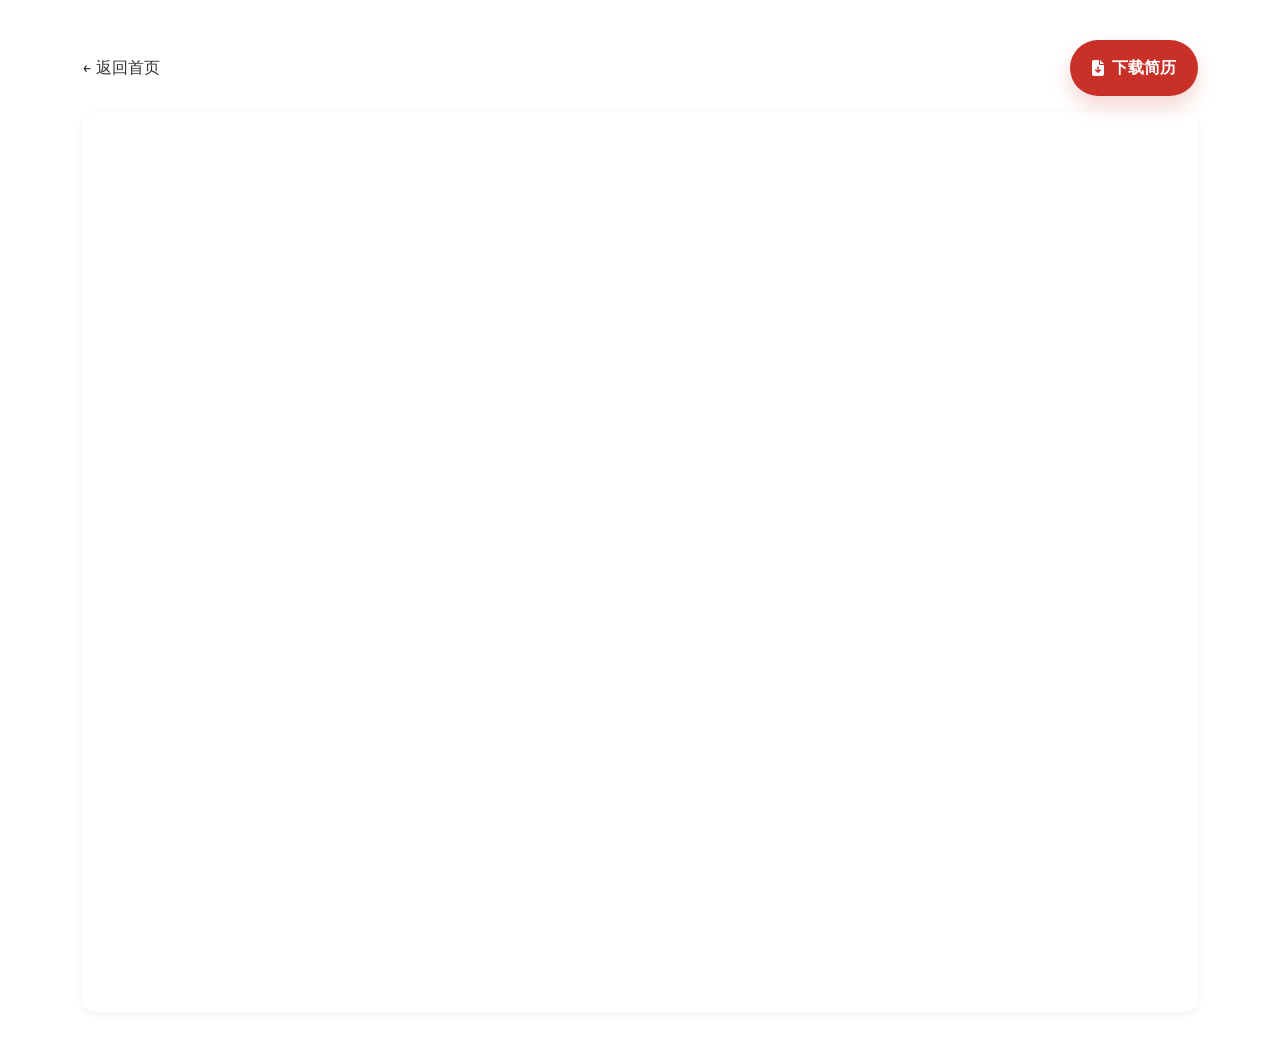
==== resume.html @ 13d14021 "Publish personal website" ====
<!DOCTYPE html>
<html lang="zh-CN">
<head>
  <meta charset="UTF-8">
  <meta name="viewport" content="width=device-width, initial-scale=1.0">
  <title>&#29579;&#23398;&#31243; | &#31616;&#21382;</title>
  <link rel="preconnect" href="https://fonts.googleapis.com">
  <link rel="preconnect" href="https://fonts.gstatic.com" crossorigin>
  <link href="https://fonts.googleapis.com/css2?family=Montserrat:wght@300;400;500;600;700&display=swap" rel="stylesheet">
  <link rel="stylesheet" href="https://cdnjs.cloudflare.com/ajax/libs/font-awesome/6.5.2/css/all.min.css">
  <link rel="stylesheet" href="style.css">
</head>
<body class="resume-page">
  <main class="resume-shell">
    <div class="resume-topbar">
      <div>
        <a class="resume-home-link" href="index.html">&#8592; &#36820;&#22238;&#39318;&#39029;</a>
      </div>
      <a class="resume-download-button" href="chresume.pdf" target="_blank" rel="noreferrer">
        <i class="fas fa-file-arrow-down"></i>
        <span>&#19979;&#36733;&#31616;&#21382;</span>
      </a>
    </div>

    <div class="resume-viewer">
      <iframe src="chresume.pdf#view=FitH" title="Resume PDF"></iframe>
    </div>
  </main>
</body>
</html>
---- style.css ----
* {
  margin: 0;
  padding: 0;
  box-sizing: border-box;
}

:root {
  --bg: #f5f7fa;
  --surface: #ffffff;
  --surface-soft: #fbfcfe;
  --text: #333333;
  --muted: #666666;
  --line: #e6ebf2;
  --shadow: 0 2px 8px rgba(0, 0, 0, 0.06);
  --shadow-strong: 0 12px 32px rgba(0, 0, 0, 0.14);
  --grad-start: #6a11cb;
  --grad-end: #2575fc;
}

html {
  scroll-behavior: smooth;
}

body {
  font-family: "Montserrat", sans-serif;
  line-height: 1.6;
  background: var(--bg);
  color: var(--text);
}

a {
  color: inherit;
}

section[id] {
  scroll-margin-top: 92px;
}

header {
  width: 100%;
  padding: 5rem 2rem 2rem;
  background: linear-gradient(135deg, var(--grad-start), var(--grad-end));
  color: #ffffff;
  box-sizing: border-box;
}

.header-content {
  max-width: 900px;
  height: 176px;
  margin: 0 auto;
  padding: 0 2rem;
  position: relative;
  display: flex;
  align-items: flex-end;
  justify-content: space-between;
  gap: 1rem;
}

.profile-photo-container {
  display: flex;
  align-items: flex-end;
  gap: 1.5rem;
  height: 100%;
  flex: 0 0 auto;
  padding-bottom: 0.25rem;
}

.profile-photo {
  width: 150px;
  height: 150px;
  min-width: 150px;
  aspect-ratio: 1 / 1;
  border-radius: 50%;
  object-fit: contain;
  border: 0;
  background: transparent;
  box-shadow: 0 0 10px rgba(0, 0, 0, 0.2);
}

.name-tagline {
  display: flex;
  flex-direction: column;
  align-items: flex-start;
  position: absolute;
  left: 50%;
  bottom: 0;
  transform: translateX(-50%);
  margin-bottom: 20px;
}

.main-title {
  margin-bottom: 0.5rem;
  font-size: 2.45rem;
  font-weight: 700;
  line-height: 1.15;
  text-align: left;
}

.name-tagline p {
  font-size: 1rem;
  font-weight: 500;
}

.social-links {
  display: flex;
  gap: 1rem;
  align-items: center;
  margin-right: 0;
  flex: 0 0 auto;
}

.header-actions {
  width: fit-content;
  min-width: 0;
  margin-bottom: 0;
  position: relative;
}

.header-cta-row {
  width: auto;
  min-height: 32px;
  display: flex;
  align-items: center;
  justify-content: center;
  gap: 1rem;
}

.header-cta-row a:not(.resume-button),
.social-circle {
  width: 32px;
  height: 32px;
  min-width: 32px;
  display: inline-flex;
  align-items: center;
  justify-content: center;
  border: 0;
  border-radius: 50%;
  background: rgba(255, 255, 255, 0.1);
  color: #ffffff;
  font-family: inherit;
  font-size: 1.5rem;
  text-decoration: none;
  cursor: pointer;
  transition: transform 0.3s ease, background-color 0.3s ease;
}

.header-cta-row a:not(.resume-button):hover,
.social-circle:hover {
  transform: translateY(-2px);
  background: rgba(255, 255, 255, 0.2);
}

.resume-button {
  min-height: 32px;
  padding: 0 0.9rem;
  display: inline-flex;
  align-items: center;
  gap: 0.55rem;
  border-radius: 999px;
  background: rgba(255, 255, 255, 0.14);
  color: #ffffff;
  font-weight: 600;
  text-decoration: none;
  white-space: nowrap;
  transition: transform 0.25s ease, background-color 0.25s ease;
}

.resume-button:hover {
  transform: translateY(-2px);
  background: rgba(255, 255, 255, 0.22);
}

.email-reveal {
  left: 0;
  right: 0;
  width: auto;
  min-width: 0;
  max-width: none;
  min-height: 34px;
  padding: 0 1.15rem;
  position: absolute;
  bottom: calc(100% + 0.5rem);
  display: flex;
  align-items: center;
  justify-content: center;
  overflow: hidden;
  border-radius: 999px;
  background: rgba(255, 255, 255, 0.14);
  opacity: 0;
  visibility: hidden;
  transform: translateY(6px);
  pointer-events: none;
  transition: opacity 0.2s ease, transform 0.2s ease, visibility 0.2s ease, background-color 0.2s ease;
}

.email-reveal.is-open {
  opacity: 1;
  visibility: visible;
  transform: translateY(0);
  pointer-events: auto;
}

.email-reveal a {
  color: #ffffff;
  font-size: 0.8rem;
  font-weight: 500;
  text-decoration: none;
  white-space: nowrap;
  text-align: center;
}

.sticky-nav {
  position: fixed;
  top: 0;
  left: 0;
  right: 0;
  background: linear-gradient(135deg, var(--grad-start), var(--grad-end));
  padding: 1rem;
  z-index: 1000;
  box-shadow: 0 2px 10px rgba(0, 0, 0, 0.1);
}

.nav-content {
  display: flex;
  justify-content: center;
  align-items: center;
  max-width: 1200px;
  min-height: 24px;
  margin: 0 auto;
  position: relative;
}

.nav-links {
  display: flex;
  gap: 1.5rem;
}

.nav-links a {
  color: #ffffff;
  text-decoration: none;
  font-weight: 500;
  padding: 0.5rem 1rem;
  border-radius: 4px;
  transition: background-color 0.25s ease;
}

.nav-links a:hover {
  background: rgba(255, 255, 255, 0.12);
}

.hamburger {
  display: none;
  position: absolute;
  left: 1rem;
  z-index: 1001;
  background: transparent;
  border: 0;
  padding: 0.25rem;
  cursor: pointer;
}

.hamburger span {
  display: block;
  width: 25px;
  height: 3px;
  background: #ffffff;
  margin: 5px 0;
  transition: 0.3s;
  transform-origin: center;
}

.hamburger.active span:nth-child(1) {
  transform: translateY(8px) rotate(45deg);
}

.hamburger.active span:nth-child(2) {
  opacity: 0;
}

.hamburger.active span:nth-child(3) {
  transform: translateY(-8px) rotate(-45deg);
}

.section {
  max-width: 900px;
  margin: 0 auto;
  padding: 2.5rem 2rem;
}

.section-header {
  margin-bottom: 1.2rem;
}

.section h2 {
  font-size: 1.9rem;
  color: var(--text);
}

.about-container {
  background: transparent;
}

.about-card {
  background: var(--surface);
  border-radius: 12px;
  box-shadow: var(--shadow);
  padding: 1.5rem 1.6rem;
}

.about-content p {
  margin-bottom: 1rem;
}

.meta-label {
  margin-bottom: 0.3rem;
}

.meta-value {
  margin-top: 0;
  margin-bottom: 1rem;
}

.meta-strong {
  font-weight: 500;
}

.meta-muted {
  color: var(--muted);
}

.outside-work {
  display: flex;
  flex-wrap: wrap;
  gap: 1.25rem;
}

.outside-work i {
  margin-right: 0.35rem;
}

.cards-grid {
  display: grid;
  grid-template-columns: repeat(2, minmax(0, 1fr));
  gap: 1.5rem;
}

.card {
  background: var(--surface);
  border-radius: 12px;
  overflow: hidden;
  box-shadow: var(--shadow);
  cursor: pointer;
  transition: transform 0.25s ease, box-shadow 0.25s ease;
}

.card:hover {
  transform: translateY(-4px);
  box-shadow: 0 10px 26px rgba(0, 0, 0, 0.12);
}

.card-media,
.card-image,
.card video {
  width: 100%;
  height: 220px;
  object-fit: cover;
  display: block;
  background: #eef3f8;
}

.card h3 {
  font-size: 1.08rem;
  line-height: 1.45;
  padding: 1rem 1rem 0.35rem;
}

.card-content {
  padding: 0 1rem 1rem;
}

.card-description {
  font-size: 0.95rem;
  color: var(--muted);
}

.card-links {
  display: flex;
  gap: 0.6rem;
  margin-top: 0.85rem;
}

.card-links a {
  display: inline-flex;
  align-items: center;
  justify-content: center;
  width: 34px;
  height: 34px;
  border-radius: 50%;
  background: #edf2ff;
  color: var(--grad-start);
  text-decoration: none;
  transition: transform 0.2s ease, background-color 0.2s ease;
}

.card-links a:hover {
  transform: translateY(-2px);
  background: #e3ebff;
}

.publications-list {
  display: flex;
  flex-direction: column;
  gap: 1.2rem;
}

.publication {
  display: grid;
  grid-template-columns: 120px 1fr;
  gap: 1rem;
  align-items: start;
}

.pub-image img {
  width: 100%;
  height: 90px;
  border-radius: 8px;
  object-fit: cover;
  background: #eef3f8;
  box-shadow: var(--shadow);
}

.pub-author {
  margin-bottom: 0.35rem;
}

.pub-title {
  margin-bottom: 0.35rem;
  font-weight: 600;
}

.pub-title a {
  color: var(--text);
  text-decoration: none;
}

.pub-title a:hover {
  color: var(--grad-start);
}

.pub-venue {
  color: var(--muted);
}

.contact-section {
  padding-bottom: 2rem;
}

.contact-links {
  display: flex;
  flex-wrap: wrap;
  gap: 1rem;
}

.contact-links a {
  text-decoration: none;
  color: var(--text);
}

.contact-links a:hover {
  color: var(--grad-start);
}

footer {
  text-align: center;
  padding: 1.5rem 1rem 2rem;
  color: var(--muted);
}

.resume-page {
  min-height: 100vh;
  background: #ffffff;
  color: var(--text);
}

.resume-shell {
  max-width: 1180px;
  margin: 0 auto;
  padding: 2.5rem 2rem 2rem;
}

.resume-topbar {
  display: flex;
  justify-content: space-between;
  align-items: center;
  gap: 1rem;
  margin-bottom: 1rem;
}

.resume-download-button {
  display: inline-flex;
  align-items: center;
  gap: 0.55rem;
  padding: 0.95rem 1.35rem;
  border-radius: 999px;
  background: #c93128;
  color: #ffffff;
  text-decoration: none;
  font-weight: 600;
  box-shadow: 0 10px 20px rgba(201, 49, 40, 0.2);
}

.resume-viewer {
  background: #f4f6fb;
  border-radius: 14px;
  overflow: hidden;
  box-shadow: var(--shadow);
}

.resume-viewer iframe {
  width: 100%;
  height: 900px;
  border: 0;
  display: block;
  background: #ffffff;
}

.resume-back {
  margin-top: 1rem;
}

.resume-home-link {
  color: var(--text);
  text-decoration: none;
  font-weight: 500;
}

.resume-home-link:hover {
  color: var(--grad-start);
}

.resume-back a {
  color: var(--text);
  text-decoration: none;
}

.resume-back a:hover {
  color: var(--grad-start);
}

.modal {
  display: none;
  position: fixed;
  inset: 0;
  background: rgba(0, 0, 0, 0.55);
  z-index: 2000;
  padding: 2rem 1rem;
  overflow-y: auto;
}

.modal.is-open {
  display: block;
}

.modal-content {
  max-width: 860px;
  margin: 0 auto;
  background: var(--surface);
  border-radius: 16px;
  padding: 1.25rem 1.25rem 1.5rem;
  position: relative;
  box-shadow: var(--shadow-strong);
}

.close-button {
  position: absolute;
  top: 0.8rem;
  right: 0.8rem;
  width: 38px;
  height: 38px;
  border: 0;
  border-radius: 50%;
  background: rgba(0, 0, 0, 0.06);
  color: var(--text);
  font-size: 1.5rem;
  cursor: pointer;
}

.modal-media-wrapper {
  margin-bottom: 1rem;
}

.modal-image,
.modal-video {
  width: 100%;
  max-height: 430px;
  object-fit: cover;
  border-radius: 12px;
  background: #eef3f8;
}

.modal-content h2 {
  margin-bottom: 0.8rem;
  padding-right: 3rem;
}

.modal-description {
  color: var(--muted);
  white-space: pre-line;
}

.modal-links {
  display: flex;
  flex-wrap: wrap;
  gap: 0.8rem;
  margin-top: 1rem;
}

.modal-links a {
  display: inline-flex;
  align-items: center;
  gap: 0.45rem;
  padding: 0.7rem 1rem;
  border-radius: 999px;
  background: #edf2ff;
  color: var(--grad-start);
  text-decoration: none;
  font-weight: 500;
}

.modal-links a:hover {
  background: #e3ebff;
}

@media screen and (max-width: 900px) {
  .section,
  .header-content {
    padding-left: 1rem;
    padding-right: 1rem;
  }
}

@media screen and (max-width: 768px) {
  header {
    padding: 5rem 2rem 2rem;
  }

  .header-content {
    display: flex;
    flex-direction: column;
    align-items: center;
    height: auto;
    padding: 2rem 1rem;
    gap: 1.5rem;
    text-align: center;
  }

  .profile-photo-container {
    flex-direction: column;
    align-items: center;
    gap: 1rem;
    height: auto;
  }

  .profile-photo {
    width: 150px;
    height: 150px;
    min-width: 150px;
    margin: 0 auto;
  }

  .name-tagline {
    position: static;
    transform: none;
    margin-bottom: 0;
    align-items: center;
    text-align: center;
  }

  .main-title {
    font-size: 2rem;
    text-align: center;
  }

  .header-actions {
    width: auto;
    margin-bottom: 0;
    flex-direction: column;
    align-items: center;
    justify-content: center;
  }

  .header-cta-row {
    width: auto;
    min-height: 46px;
    justify-content: center;
  }

  .social-circle {
    width: 46px;
    height: 46px;
    min-width: 46px;
  }

  .resume-button {
    flex: 0 0 auto;
    justify-content: center;
    min-height: 46px;
    padding: 0 0.95rem;
  }

  .email-reveal {
    display: none;
    position: static;
    width: min(320px, calc(100vw - 2rem));
    min-width: 0;
    max-width: calc(100vw - 2rem);
    min-height: 42px;
    margin-bottom: 0.35rem;
    opacity: 0;
    visibility: hidden;
    transform: translateY(6px);
  }

  .email-reveal.is-open {
    display: flex;
    opacity: 1;
    visibility: visible;
    transform: translateY(0);
  }

  .hamburger {
    display: block;
    top: 50%;
    transform: translateY(-50%);
  }

  .nav-content {
    padding: 0 3rem;
  }

  .nav-links {
    display: none;
    position: absolute;
    top: calc(100% + 0.75rem);
    left: 0;
    right: 0;
    background: linear-gradient(135deg, var(--grad-start), var(--grad-end));
    flex-direction: column;
    gap: 0;
    border-radius: 10px;
    box-shadow: var(--shadow-strong);
    overflow: hidden;
  }

  .nav-links.active {
    display: flex;
  }

  .nav-links a {
    padding: 0.95rem 1rem;
    border-radius: 0;
  }

  .cards-grid {
    grid-template-columns: 1fr;
  }

  .publication {
    grid-template-columns: 1fr;
  }

  .pub-image img {
    height: 180px;
  }

  .modal {
    padding: 1rem 0.5rem;
  }

  .modal-content {
    padding: 1rem;
  }

  .resume-shell {
    padding: 1.5rem 1rem;
  }

  .resume-topbar {
    flex-direction: column;
    align-items: flex-start;
  }

  .resume-topbar h1 {
    font-size: 2.6rem;
  }

  .resume-viewer iframe {
    height: 74vh;
  }
}
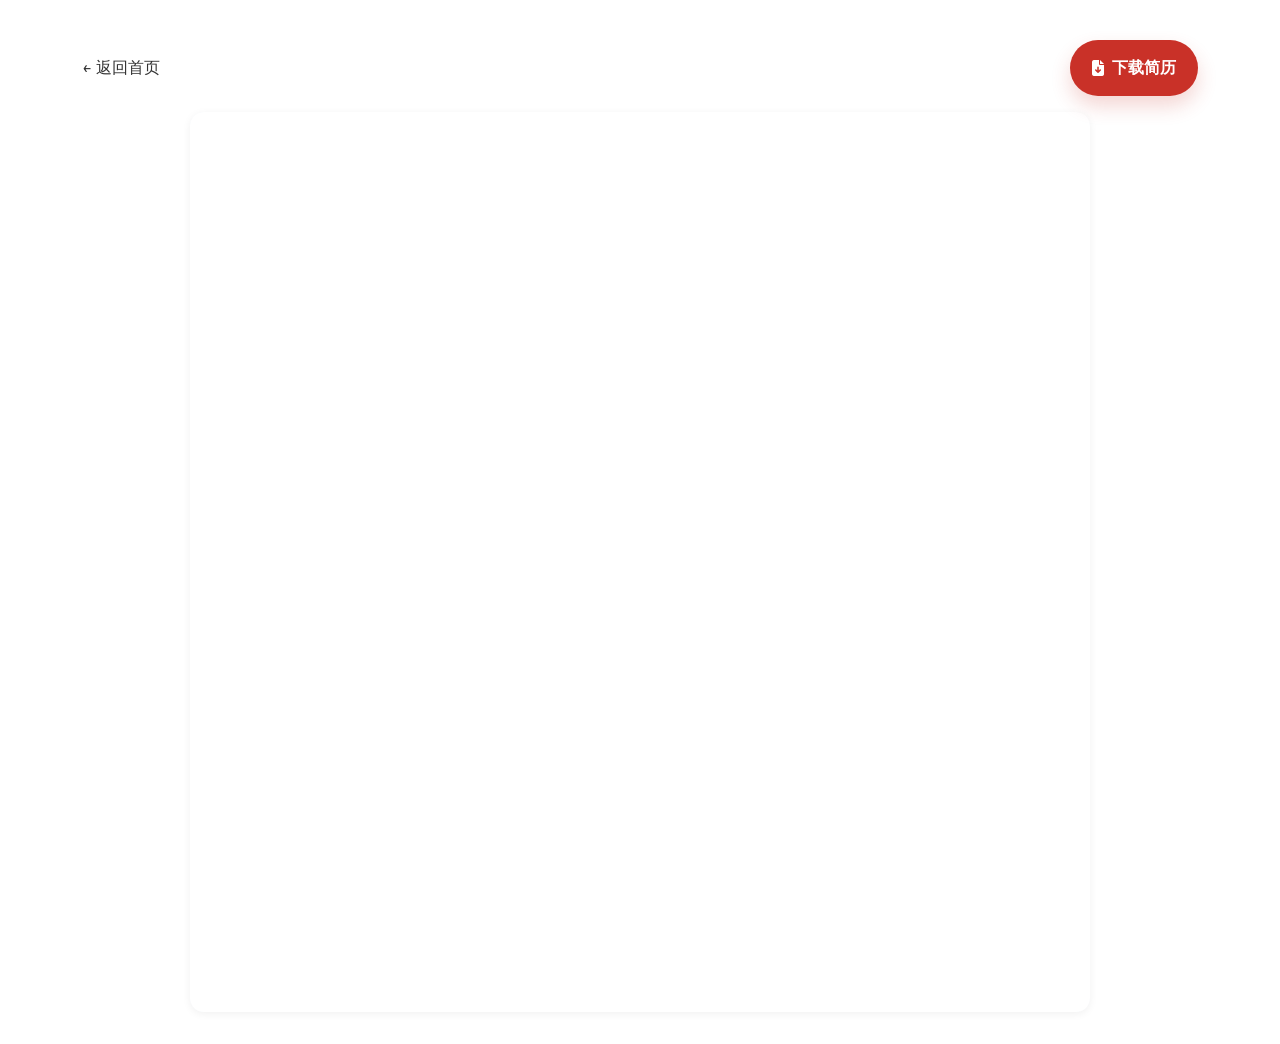
==== commit 4284c3f8: "Refine mobile icons and resume viewer" ====
--- a/resume.html
+++ b/resume.html
@@ -23,7 +23,7 @@
     </div>
 
     <div class="resume-viewer">
-      <iframe src="chresume.pdf#view=FitH" title="Resume PDF"></iframe>
+      <iframe src="chresume.pdf#view=Fit" title="Resume PDF"></iframe>
     </div>
   </main>
 </body>
--- a/style.css
+++ b/style.css
@@ -510,6 +510,8 @@
 }
 
 .resume-viewer {
+  max-width: 900px;
+  margin: 0 auto;
   background: #f4f6fb;
   border-radius: 14px;
   overflow: hidden;
@@ -701,6 +703,10 @@
     min-width: 46px;
   }
 
+  .social-circle .fa-github {
+    font-size: 1.8rem;
+  }
+
   .resume-button {
     flex: 0 0 auto;
     justify-content: center;
@@ -782,7 +788,7 @@
   }
 
   .resume-shell {
-    padding: 1.5rem 1rem;
+    padding: 1.5rem 0.75rem;
   }
 
   .resume-topbar {
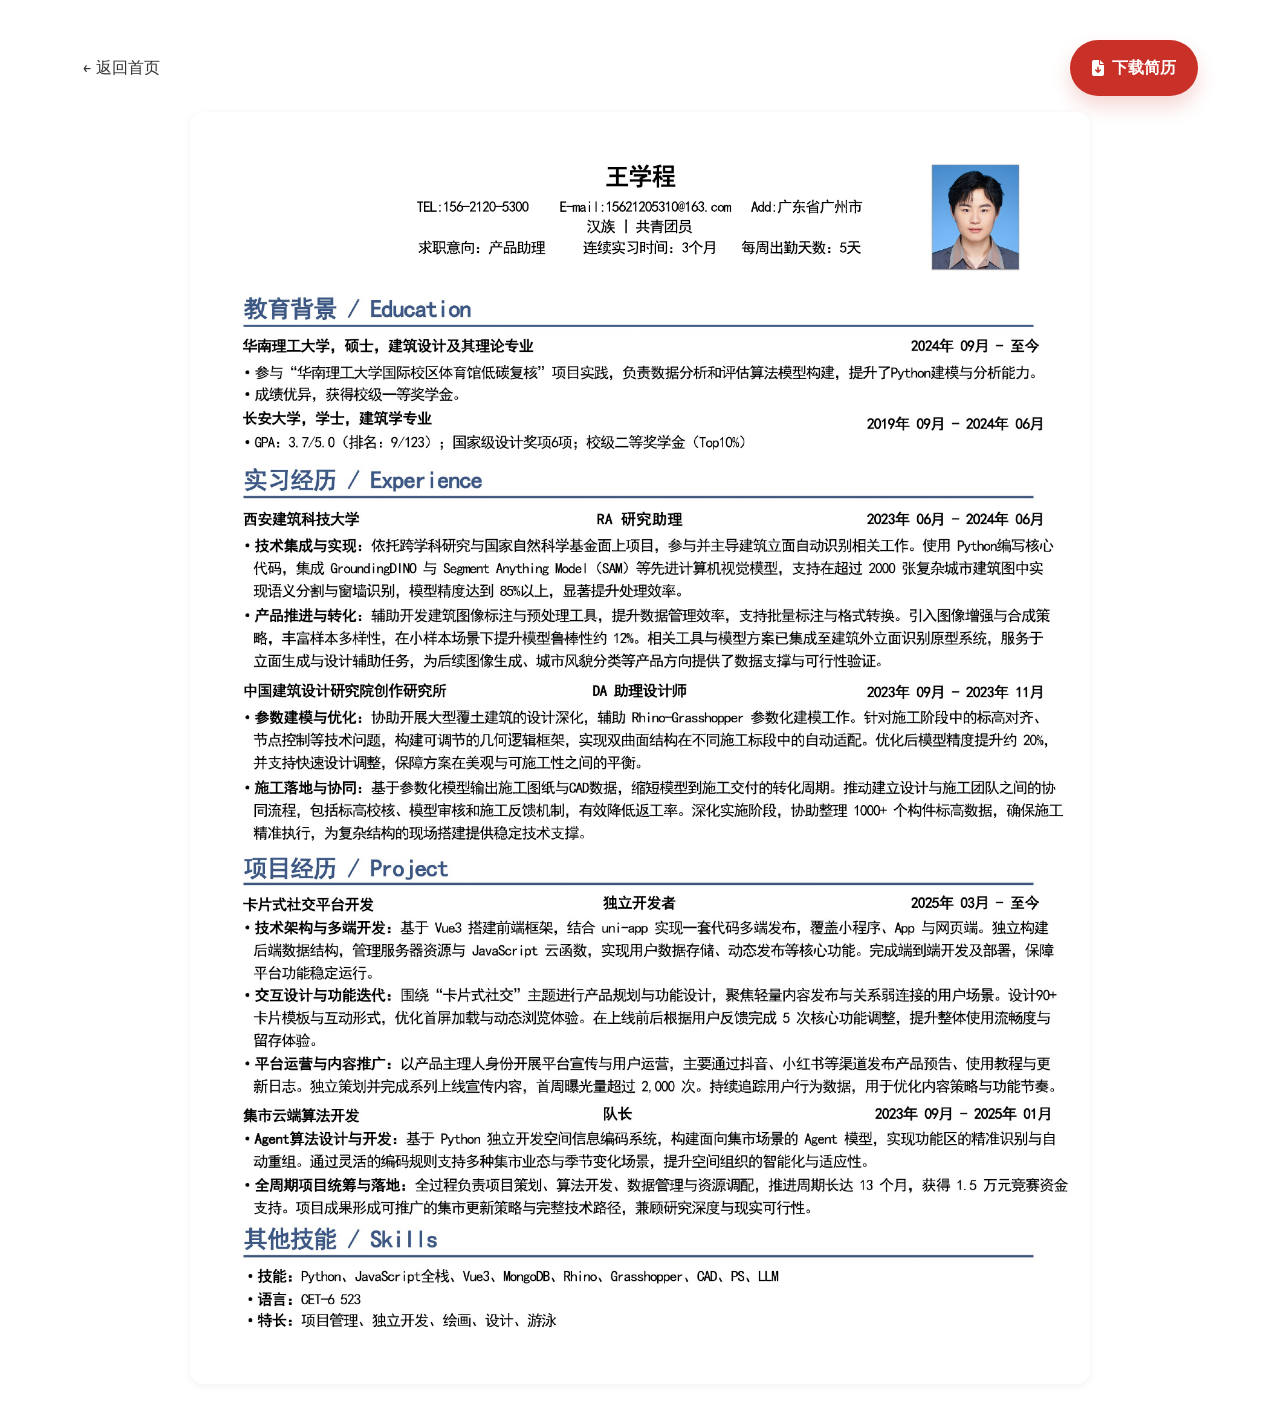
==== commit ec016eed: "Center resume preview and balance social icons" ====
--- a/resume.html
+++ b/resume.html
@@ -23,7 +23,9 @@
     </div>
 
     <div class="resume-viewer">
-      <iframe src="chresume.pdf#view=Fit" title="Resume PDF"></iframe>
+      <a class="resume-preview-link" href="chresume.pdf" target="_blank" rel="noreferrer" aria-label="&#25171;&#24320;&#31616;&#21382; PDF">
+        <img class="resume-preview-image" src="images/resume-preview.png" alt="&#29579;&#23398;&#31243;&#31616;&#21382;&#39044;&#35272;">
+      </a>
     </div>
   </main>
 </body>
--- a/style.css
+++ b/style.css
@@ -150,6 +150,19 @@
   background: rgba(255, 255, 255, 0.2);
 }
 
+.social-circle i {
+  display: inline-flex;
+  align-items: center;
+  justify-content: center;
+  line-height: 1;
+}
+
+.social-circle .fa-github {
+  font-size: 1.65rem;
+  transform: scale(1.12);
+  transform-origin: center;
+}
+
 .resume-button {
   min-height: 32px;
   padding: 0 0.9rem;
@@ -512,16 +525,20 @@
 .resume-viewer {
   max-width: 900px;
   margin: 0 auto;
-  background: #f4f6fb;
+  background: #ffffff;
   border-radius: 14px;
   overflow: hidden;
   box-shadow: var(--shadow);
 }
 
-.resume-viewer iframe {
+.resume-preview-link {
+  display: block;
+  background: #ffffff;
+}
+
+.resume-preview-image {
   width: 100%;
-  height: 900px;
-  border: 0;
+  height: auto;
   display: block;
   background: #ffffff;
 }
@@ -704,7 +721,7 @@
   }
 
   .social-circle .fa-github {
-    font-size: 1.8rem;
+    font-size: 2.05rem;
   }
 
   .resume-button {
@@ -800,7 +817,7 @@
     font-size: 2.6rem;
   }
 
-  .resume-viewer iframe {
-    height: 74vh;
-  }
-}
+  .resume-viewer {
+    border-radius: 10px;
+  }
+}
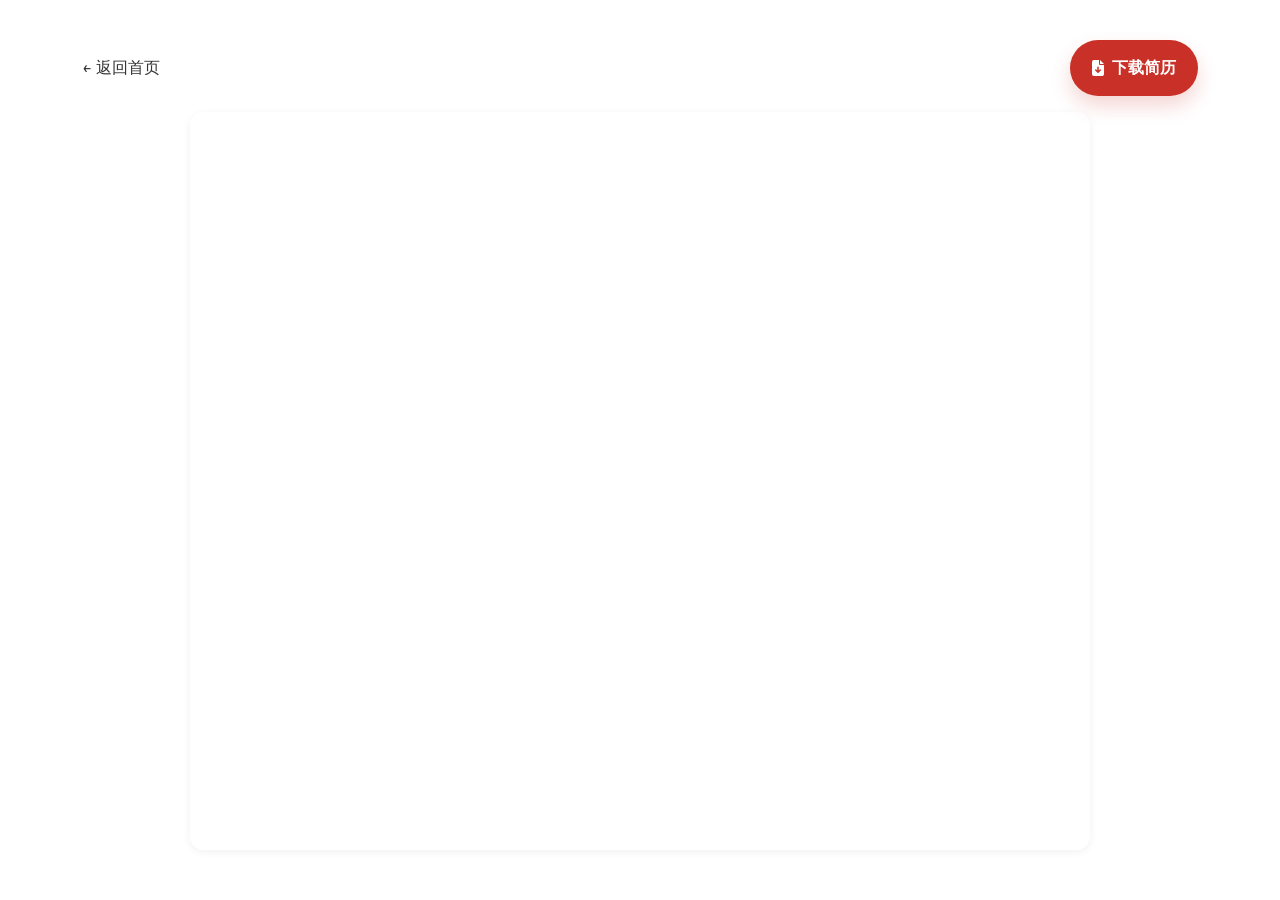
==== commit b36d55cc: "Update resume PDF and portfolio title" ====
--- a/resume.html
+++ b/resume.html
@@ -23,9 +23,7 @@
     </div>
 
     <div class="resume-viewer">
-      <a class="resume-preview-link" href="chresume.pdf" target="_blank" rel="noreferrer" aria-label="&#25171;&#24320;&#31616;&#21382; PDF">
-        <img class="resume-preview-image" src="images/resume-preview.png" alt="&#29579;&#23398;&#31243;&#31616;&#21382;&#39044;&#35272;">
-      </a>
+      <iframe class="resume-pdf-frame" src="chresume.pdf" title="&#29579;&#23398;&#31243;&#31616;&#21382; PDF"></iframe>
     </div>
   </main>
 </body>
--- a/style.css
+++ b/style.css
@@ -125,7 +125,6 @@
   gap: 1rem;
 }
 
-.header-cta-row a:not(.resume-button),
 .social-circle {
   width: 32px;
   height: 32px;
@@ -144,23 +143,17 @@
   transition: transform 0.3s ease, background-color 0.3s ease;
 }
 
-.header-cta-row a:not(.resume-button):hover,
 .social-circle:hover {
   transform: translateY(-2px);
   background: rgba(255, 255, 255, 0.2);
 }
 
-.social-circle i {
-  display: inline-flex;
-  align-items: center;
-  justify-content: center;
-  line-height: 1;
-}
-
-.social-circle .fa-github {
-  font-size: 1.65rem;
-  transform: scale(1.12);
-  transform-origin: center;
+.header-icon {
+  width: 1.35rem;
+  height: 1.35rem;
+  display: block;
+  flex: 0 0 auto;
+  fill: currentColor;
 }
 
 .resume-button {
@@ -420,6 +413,129 @@
   background: #e3ebff;
 }
 
+.card-spotlight {
+  padding: 0;
+  background: linear-gradient(180deg, #ffffff 0%, #fbfbff 100%);
+}
+
+.spotlight-cover {
+  min-height: 100%;
+  display: flex;
+  flex-direction: column;
+}
+
+.spotlight-cover-top {
+  height: 220px;
+  display: grid;
+  grid-template-columns: 1fr 1.35fr 1fr;
+  background:
+    radial-gradient(circle at top left, rgba(255, 255, 255, 0.24), transparent 40%),
+    linear-gradient(135deg, #09090b 0%, #3b82f6 52%, #8b5cf6 100%);
+}
+
+.spotlight-panel {
+  position: relative;
+  overflow: hidden;
+  display: flex;
+  align-items: flex-end;
+  padding: 1rem;
+}
+
+.spotlight-panel::before {
+  content: "";
+  position: absolute;
+  inset: 0;
+  background:
+    radial-gradient(circle at 30% 30%, rgba(255, 255, 255, 0.18), transparent 28%),
+    linear-gradient(160deg, rgba(255, 255, 255, 0.04), rgba(255, 255, 255, 0));
+}
+
+.spotlight-panel::after {
+  content: "";
+  position: absolute;
+  inset: 12% 10%;
+  border-radius: 20px;
+  border: 1px solid rgba(255, 255, 255, 0.22);
+  background: rgba(255, 255, 255, 0.08);
+  backdrop-filter: blur(3px);
+}
+
+.spotlight-panel.panel-core::after {
+  inset: 8% 6%;
+}
+
+.spotlight-panel span {
+  position: relative;
+  z-index: 1;
+  font-size: 0.76rem;
+  font-weight: 600;
+  letter-spacing: 0.08em;
+  text-transform: uppercase;
+  color: rgba(255, 255, 255, 0.92);
+}
+
+.spotlight-cover-bottom {
+  position: relative;
+  padding: 0.95rem 1rem 0.9rem;
+  display: block;
+}
+
+.spotlight-actions {
+  position: absolute;
+  right: 1rem;
+  bottom: 0.9rem;
+  display: inline-flex;
+  align-items: center;
+  gap: 0.7rem;
+}
+
+.spotlight-copy {
+  min-width: 0;
+  display: flex;
+  flex-direction: column;
+  gap: 0.85rem;
+}
+
+.spotlight-copy h3 {
+  padding: 0;
+  font-size: 1.28rem;
+  line-height: 1.3;
+  color: #1f2937;
+}
+
+.spotlight-description {
+  font-size: 0.96rem;
+  line-height: 1.75;
+  max-height: 8.85em;
+  overflow: hidden;
+  color: #7b8190;
+  -webkit-mask-image: linear-gradient(180deg, #000 0%, #000 58%, rgba(0, 0, 0, 0.88) 76%, transparent 100%);
+  mask-image: linear-gradient(180deg, #000 0%, #000 58%, rgba(0, 0, 0, 0.88) 76%, transparent 100%);
+}
+
+.spotlight-github,
+.spotlight-douyin {
+  width: auto;
+  height: auto;
+  padding: 0;
+  display: inline-flex;
+  align-items: center;
+  justify-content: center;
+  border-radius: 0;
+  background: transparent;
+  color: #5b21b6;
+  text-decoration: none;
+  transition: transform 0.2s ease, background-color 0.2s ease;
+  box-shadow: none;
+  font-size: 1.18rem;
+}
+
+.spotlight-github:hover,
+.spotlight-douyin:hover {
+  transform: translateY(-2px);
+  background: transparent;
+}
+
 .publications-list {
   display: flex;
   flex-direction: column;
@@ -531,15 +647,11 @@
   box-shadow: var(--shadow);
 }
 
-.resume-preview-link {
+.resume-pdf-frame {
+  width: 100%;
+  height: min(82vh, 1120px);
   display: block;
-  background: #ffffff;
-}
-
-.resume-preview-image {
-  width: 100%;
-  height: auto;
-  display: block;
+  border: 0;
   background: #ffffff;
 }
 
@@ -572,8 +684,8 @@
   inset: 0;
   background: rgba(0, 0, 0, 0.55);
   z-index: 2000;
-  padding: 2rem 1rem;
-  overflow-y: auto;
+  padding: 0.85rem;
+  overflow: hidden;
 }
 
 .modal.is-open {
@@ -581,13 +693,15 @@
 }
 
 .modal-content {
-  max-width: 860px;
-  margin: 0 auto;
+    max-width: 760px;
+    max-height: calc(100vh - 1.7rem);
+    margin: 0 auto;
   background: var(--surface);
   border-radius: 16px;
-  padding: 1.25rem 1.25rem 1.5rem;
+  padding: 0.8rem 0.85rem 0.9rem;
   position: relative;
   box-shadow: var(--shadow-strong);
+  overflow: hidden;
 }
 
 .close-button {
@@ -605,7 +719,22 @@
 }
 
 .modal-media-wrapper {
-  margin-bottom: 1rem;
+  margin-bottom: 0.9rem;
+}
+
+.modal-stage-shell {
+  overflow: hidden;
+  border-radius: 14px;
+  border: 1px solid #e6ebf2;
+  background: #f8fafc;
+}
+
+.modal-stage-iframe {
+      width: 100%;
+      height: 392px;
+    border: 0;
+    display: block;
+  background: #ffffff;
 }
 
 .modal-image,
@@ -618,14 +747,20 @@
 }
 
 .modal-content h2 {
-  margin-bottom: 0.8rem;
-  padding-right: 3rem;
-}
+    margin-bottom: 0.45rem;
+    padding-right: 3rem;
+    font-size: 1.34rem;
+  }
 
 .modal-description {
-  color: var(--muted);
-  white-space: pre-line;
-}
+    color: var(--muted);
+    line-height: 1.6;
+    font-size: 0.9rem;
+  }
+
+.modal-description p + p {
+    margin-top: 0.55rem;
+  }
 
 .modal-links {
   display: flex;
@@ -650,11 +785,56 @@
   background: #e3ebff;
 }
 
+.modal-links a.is-disabled {
+  background: #f2f4f8;
+  color: #9aa4b2;
+  pointer-events: none;
+}
+
 @media screen and (max-width: 900px) {
   .section,
   .header-content {
     padding-left: 1rem;
     padding-right: 1rem;
+  }
+
+  .spotlight-cover-top {
+    grid-template-columns: 1fr 1fr 1fr;
+  }
+
+  .spotlight-copy h3 {
+    font-size: 1.16rem;
+  }
+
+  .spotlight-description {
+    font-size: 0.92rem;
+    max-height: 8.2em;
+  }
+
+  .modal-stage-iframe {
+        height: 348px;
+      }
+}
+
+@media screen and (min-width: 769px) and (max-width: 980px) {
+  .header-cta-row {
+    gap: 0.75rem;
+  }
+
+  .social-circle {
+    width: 38px;
+    height: 38px;
+    min-width: 38px;
+  }
+
+  .resume-button {
+    min-height: 38px;
+    padding: 0 0.8rem;
+  }
+
+  .header-icon {
+    width: 1.55rem;
+    height: 1.55rem;
   }
 }
 
@@ -700,6 +880,29 @@
     text-align: center;
   }
 
+  .modal-stage-iframe {
+        height: 430px;
+      }
+
+  .modal {
+    overflow-y: auto;
+  }
+
+  .modal-content {
+    max-height: none;
+    overflow: visible;
+  }
+
+  .modal-content h2 {
+    font-size: 1.18rem;
+    line-height: 1.35;
+  }
+
+  .modal-description {
+    font-size: 0.82rem;
+    line-height: 1.55;
+  }
+
   .header-actions {
     width: auto;
     margin-bottom: 0;
@@ -720,8 +923,9 @@
     min-width: 46px;
   }
 
-  .social-circle .fa-github {
-    font-size: 2.05rem;
+  .header-icon {
+    width: 1.75rem;
+    height: 1.75rem;
   }
 
   .resume-button {
@@ -801,8 +1005,8 @@
   }
 
   .modal-content {
-    padding: 1rem;
-  }
+      padding: 0.8rem;
+    }
 
   .resume-shell {
     padding: 1.5rem 0.75rem;
